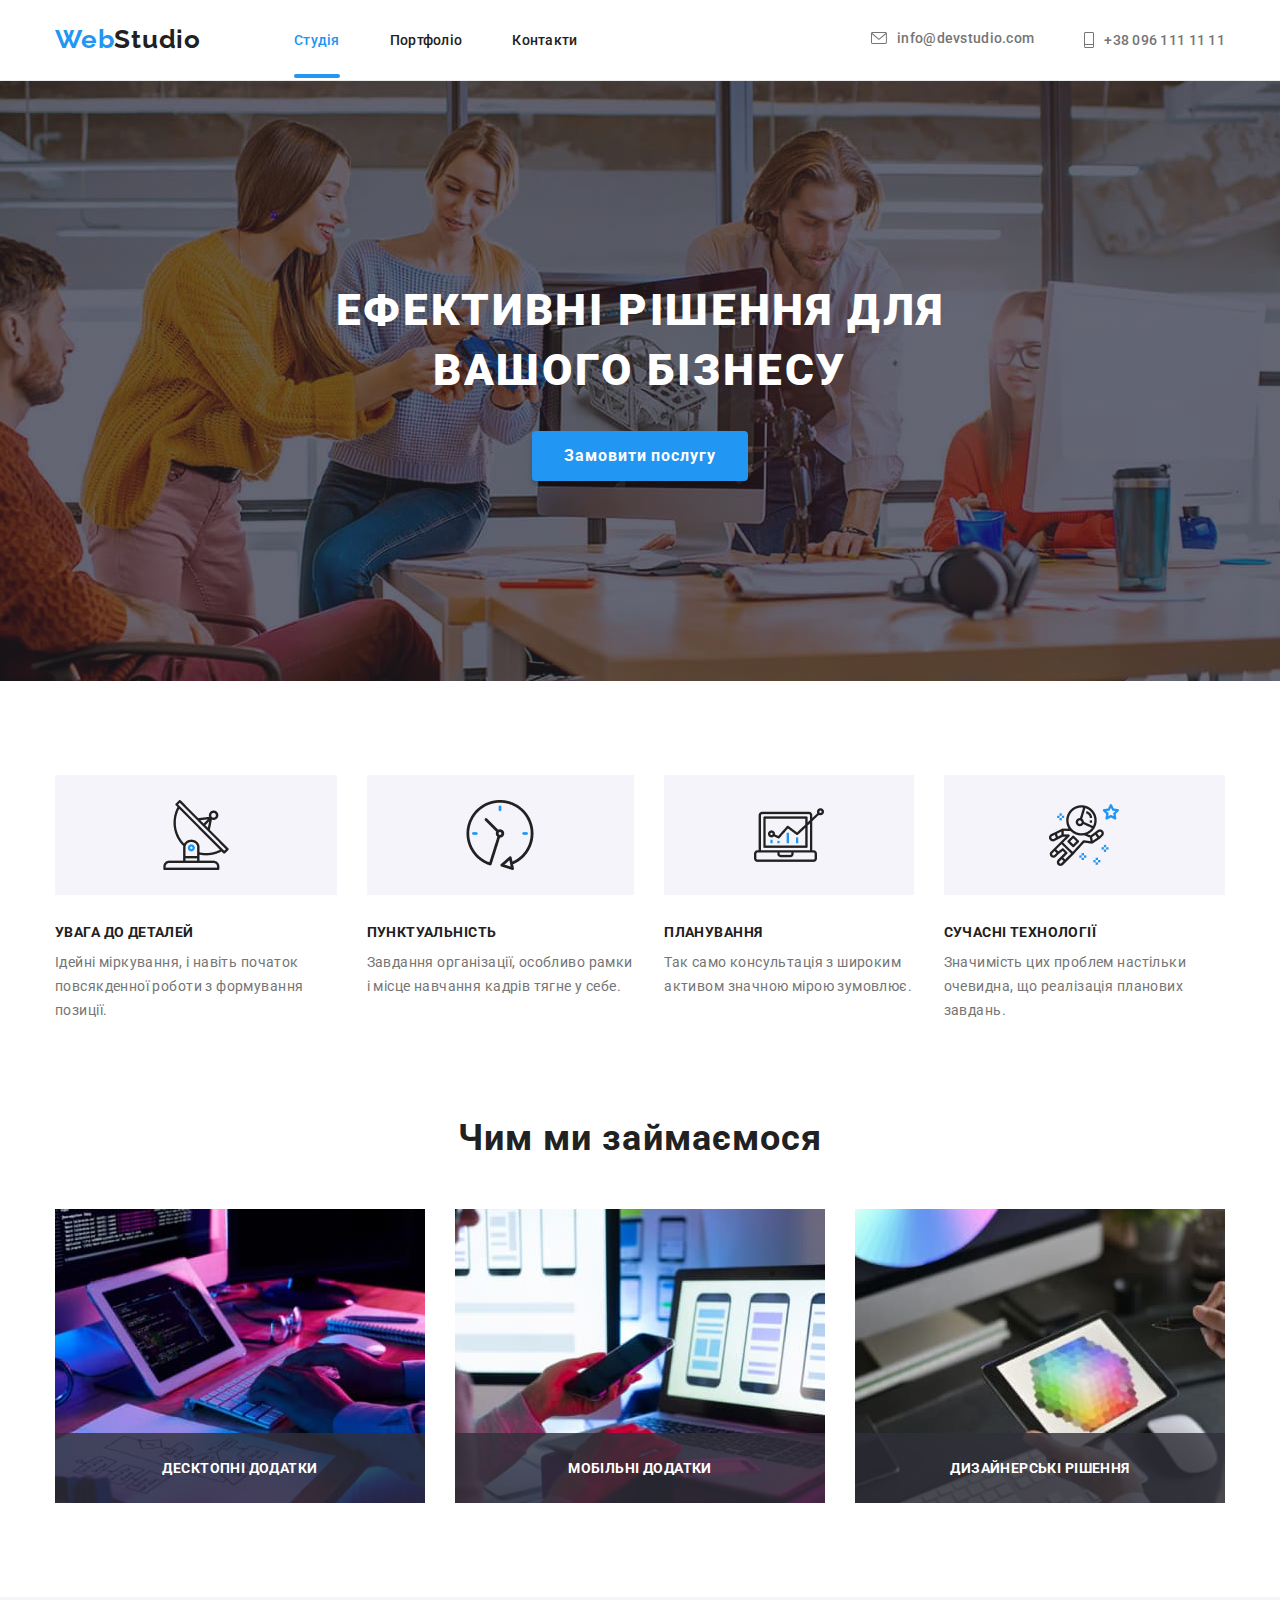
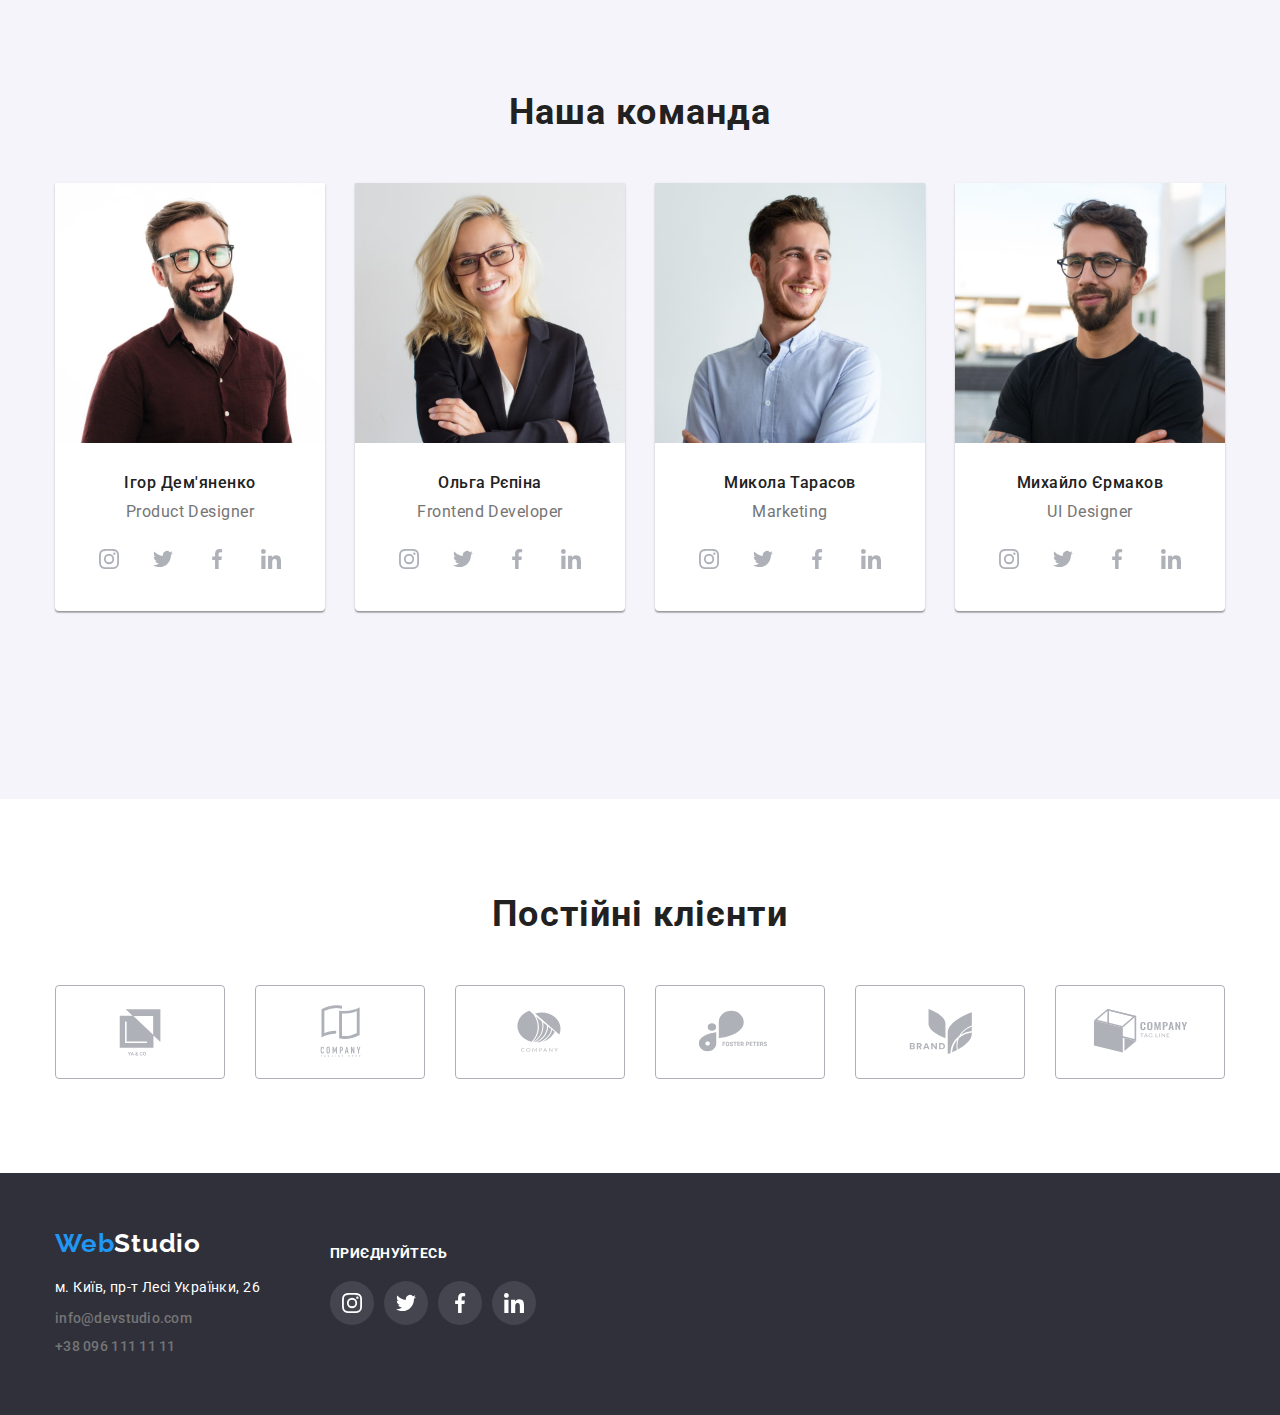
==== index.html @ 5e0859c5 "створює перші файли минулої роботи" ====
<!DOCTYPE html>
<html lang="uk">
  <head>
    <meta charset="UTF-8" />
    <meta http-equiv="X-UA-Compatible" content="IE=edge" />
    <meta name="viewport" content="width=device-width, initial-scale=1.0" />
    <link rel="preconnect" href="https://fonts.googleapis.com" />
    <link rel="preconnect" href="https://fonts.gstatic.com" crossorigin />
    <link
      href="https://fonts.googleapis.com/css2?family=Raleway:wght@700&family=Roboto:wght@400;500;700;900&display=swap"
      rel="stylesheet"
    />

    <title>Студія</title>
    <link
      rel="stylesheet"
      href="https://cdnjs.cloudflare.com/ajax/libs/modern-normalize/1.1.0/modern-normalize.min.css"
    />
    <link rel="stylesheet" href="./css/style.css" />
  </head>

  <body>
    <!----------------------------------Шапка сайту---------------------------->
    <header class="header">
      <div class="container page-header">
        <a href="./index.html" class="logo link-focus"
          ><span class="web">Web</span>Studio</a
        >
        <nav class="site-nav">
          <ul class="list">
            <li class="nav-item">
              <a href="./index.html" class="link nav-link activ">Студія</a>
            </li>
            <li class="nav-item">
              <a href="./portfolio.html" class="link nav-link">Портфоліо</a>
            </li>
            <li class="nav-item">
              <a href="#" class="link nav-link">Контакти</a>
            </li>
          </ul>
        </nav>
        <ul class="contacts list">
          <li class="contacts-item">
            <a href="mailto:info@devstudio.com" class="contacts-link link">
              <svg class="icon-envelope" width="16" height="12">
                <use href="./images/symbol-defs.svg#envelope"></use>
              </svg>
              info@devstudio.com
            </a>
          </li>
          <li class="contacts-item">
            <a href="tel:+380961111111" class="contacts-link link">
              <svg class="icon-phone" width="10" height="16">
                <use href="./images/symbol-defs.svg#phone"></use>
              </svg>
              +38 096 111 11 11
            </a>
          </li>
        </ul>
      </div>
    </header>
    <!----------------------------------Основний контент---------------------------->
    <main>
      <section class="hero">
        <div class="hero-container container">
          <h1 class="hero-title">Ефективні рішення для вашого бізнесу</h1>
          <button class="hero-btn" type="button" data-modal-open>
            Замовити послугу
          </button>
        </div>
      </section>
      <!----------------------------------Переваги студії---------------------------->
      <section class="benefits">
        <div class="container section">
          <h2 class="visually-hidden">Переваги студії</h2>
          <ul class="list benefits-list">
            <li class="benefits-item icon-antenna">
              <h3 class="benefits-title">Увага до деталей</h3>
              <p class="benefits-text">
                Ідейні міркування, і навіть початок повсякденної роботи з
                формування позиції.
              </p>
            </li>
            <li class="benefits-item icon-clock">
              <h3 class="benefits-title">Пунктуальність</h3>
              <p class="benefits-text">
                Завдання організації, особливо рамки і місце навчання кадрів
                тягне у себе.
              </p>
            </li>
            <li class="benefits-item icon-diagram">
              <h3 class="benefits-title">Планування</h3>
              <p class="benefits-text">
                Так само консультація з широким активом значною мірою зумовлює.
              </p>
            </li>
            <li class="benefits-item icon-astronaut">
              <h3 class="benefits-title">Сучасні технології</h3>
              <p class="benefits-text">
                Значимість цих проблем настільки очевидна, що реалізація
                планових завдань.
              </p>
            </li>
          </ul>
        </div>
      </section>
      <!----------------------------------приклади робіт---------------------------->
      <section class="example">
        <div class="container">
          <h2 class="example-title">Чим ми займаємося</h2>
          <ul class="list example-list">
            <li class="example-item">
              <a class="example-link link-focus" href="#"
                ><img
                  class="example-img"
                  src="./images/firstwork.jpg"
                  alt="Десктопні додатки"
                  width="370"
                  height="294"
                />
                <div class="example-work">
                  <p class="example-work-text">Десктопні додатки</p>
                </div>
              </a>
            </li>
            <li class="example-item">
              <a class="example-link link-focus" href="#"
                ><img
                  class="example-img"
                  src="./images/secondwork.jpg"
                  alt="Мобільні додатки"
                  width="370"
                  height="294"
                />
                <div class="example-work">
                  <p class="example-work-text">Мобільні додатки</p>
                </div>
              </a>
            </li>
            <li class="example-item">
              <a class="example-link link-focus" href="#"
                ><img
                  class="example-img"
                  src="./images/thirdwork.jpg"
                  alt="Робимо дизайн"
                  width="370"
                  height="294"
                />
                <div class="example-work">
                  <p class="example-work-text">Дизайнерські рішення</p>
                </div>
              </a>
            </li>
          </ul>
        </div>
      </section>
      <!----------------------------------Наша команда---------------------------->
      <section class="team">
        <div class="container section">
          <h2 class="team-title">Наша команда</h2>
          <ul class="team-list list">
            <li class="team-item">
              <img
                class="team-img"
                src="./images/proddes.jpg"
                alt="Фото працівника"
                width="270"
                height="260"
              />
              <h3 class="team-name">Ігор Дем'яненко</h3>
              <p class="team-job" lang="en">Product Designer</p>
              <ul class="team-social-list list">
                <li class="team-social-item">
                  <a href="" class="team-social-link">
                    <svg class="icon-social">
                      <use href="./images/symbol-defs.svg#instagram"></use>
                    </svg>
                  </a>
                </li>
                <li class="team-social-item">
                  <a href="" class="team-social-link">
                    <svg class="icon-social">
                      <use href="./images/symbol-defs.svg#twitter"></use>
                    </svg>
                  </a>
                </li>
                <li class="team-social-item">
                  <a href="" class="team-social-link">
                    <svg class="icon-social">
                      <use href="./images/symbol-defs.svg#facebook"></use>
                    </svg>
                  </a>
                </li>
                <li class="team-social-item">
                  <a href="" class="team-social-link">
                    <svg class="icon-social">
                      <use href="./images/symbol-defs.svg#linkedin"></use>
                    </svg>
                  </a>
                </li>
              </ul>
            </li>
            <li class="team-item">
              <img
                class="team-img"
                src="./images/frontend.jpg"
                alt="Фото працівника"
                width="270"
                height="260"
              />
              <h3 class="team-name">Ольга Рєпіна</h3>
              <p class="team-job" lang="en">Frontend Developer</p>
              <ul class="team-social-list list">
                <li class="team-social-item">
                  <a href="" class="team-social-link">
                    <svg class="icon-social">
                      <use href="./images/symbol-defs.svg#instagram"></use>
                    </svg>
                  </a>
                </li>
                <li class="team-social-item">
                  <a href="" class="team-social-link">
                    <svg class="icon-social">
                      <use href="./images/symbol-defs.svg#twitter"></use>
                    </svg>
                  </a>
                </li>
                <li class="team-social-item">
                  <a href="" class="team-social-link">
                    <svg class="icon-social">
                      <use href="./images/symbol-defs.svg#facebook"></use>
                    </svg>
                  </a>
                </li>
                <li class="team-social-item">
                  <a href="" class="team-social-link">
                    <svg class="icon-social">
                      <use href="./images/symbol-defs.svg#linkedin"></use>
                    </svg>
                  </a>
                </li>
              </ul>
            </li>
            <li class="team-item">
              <img
                class="team-img"
                src="./images/marketing.jpg"
                alt="Фото працівника"
                width="270"
                height="260"
              />
              <h3 class="team-name">Микола Тарасов</h3>
              <p class="team-job" lang="en">Marketing</p>
              <ul class="team-social-list list">
                <li class="team-social-item">
                  <a href="" class="team-social-link">
                    <svg class="icon-social">
                      <use href="./images/symbol-defs.svg#instagram"></use>
                    </svg>
                  </a>
                </li>
                <li class="team-social-item">
                  <a href="" class="team-social-link">
                    <svg class="icon-social">
                      <use href="./images/symbol-defs.svg#twitter"></use>
                    </svg>
                  </a>
                </li>
                <li class="team-social-item">
                  <a href="" class="team-social-link">
                    <svg class="icon-social">
                      <use href="./images/symbol-defs.svg#facebook"></use>
                    </svg>
                  </a>
                </li>
                <li class="team-social-item">
                  <a href="" class="team-social-link">
                    <svg class="icon-social">
                      <use href="./images/symbol-defs.svg#linkedin"></use>
                    </svg>
                  </a>
                </li>
              </ul>
            </li>
            <li class="team-item">
              <img
                class="team-img"
                src="./images/ui.jpg"
                alt="Фото працівника"
                width="270"
                height="260"
              />
              <h3 class="team-name">Михайло Єрмаков</h3>
              <p class="team-job" lang="en">UI Designer</p>
              <ul class="team-social-list list">
                <li class="team-social-item">
                  <a href="" class="team-social-link">
                    <svg class="icon-social">
                      <use href="./images/symbol-defs.svg#instagram"></use>
                    </svg>
                  </a>
                </li>
                <li class="team-social-item">
                  <a href="" class="team-social-link">
                    <svg class="icon-social">
                      <use href="./images/symbol-defs.svg#twitter"></use>
                    </svg>
                  </a>
                </li>
                <li class="team-social-item">
                  <a href="" class="team-social-link">
                    <svg class="icon-social">
                      <use href="./images/symbol-defs.svg#facebook"></use>
                    </svg>
                  </a>
                </li>
                <li class="team-social-item">
                  <a href="" class="team-social-link">
                    <svg class="icon-social">
                      <use href="./images/symbol-defs.svg#linkedin"></use>
                    </svg>
                  </a>
                </li>
              </ul>
            </li>
          </ul>
        </div>
      </section>
      <!----------------------------------Постійні клієнти---------------------------->
      <section class="section">
        <div class="container">
          <h2 class="team-title">Постійні клієнти</h2>
          <ul class="list partner-list">
            <li class="partner-item">
              <a class="partner-link" href="">
                <svg class="icon-logo">
                  <use href="./images/symbol-defs.svg#logo"></use>
                </svg>
              </a>
            </li>
            <li class="partner-item">
              <a class="partner-link" href="">
                <svg class="icon-logo">
                  <use href="./images/symbol-defs.svg#logo2"></use>
                </svg>
              </a>
            </li>
            <li class="partner-item">
              <a class="partner-link" href="">
                <svg class="icon-logo">
                  <use href="./images/symbol-defs.svg#logo3"></use>
                </svg>
              </a>
            </li>
            <li class="partner-item">
              <a class="partner-link" href="">
                <svg class="icon-logo">
                  <use href="./images/symbol-defs.svg#logo4"></use>
                </svg>
              </a>
            </li>
            <li class="partner-item">
              <a class="partner-link" href="">
                <svg class="icon-logo">
                  <use href="./images/symbol-defs.svg#logo5"></use>
                </svg>
              </a>
            </li>
            <li class="partner-item">
              <a class="partner-link" href="">
                <svg class="icon-logo">
                  <use href="./images/symbol-defs.svg#logo6"></use>
                </svg>
              </a>
            </li>
          </ul>
        </div>
      </section>
    </main>
    <!----------------------------------Футер---------------------------->
    <footer class="footer">
      <div class="container">
        <div>
          <a href="./index.html" class="logo footer-link link-focus"
            ><span class="web">Web</span>Studio</a
          >
          <address class="address">
            <ul class="address-list list">
              <li class="address-item">м. Київ, пр-т Лесі Українки, 26</li>
              <li class="contacts-item-footer">
                <a
                  class="contacts-link-footer link"
                  href="mailto:info@devstudio.com"
                  >info@devstudio.com</a
                >
              </li>
              <li class="contacts-item-footer">
                <a class="contacts-link-footer link" href="tel:+380961111111"
                  >+38 096 111 11 11</a
                >
              </li>
            </ul>
          </address>
        </div>
        <div class="footer-social-container">
          <h3 class="footer-social-title">приєднуйтесь</h3>
          <ul class="footer-social-list list">
            <li class="footer-social-item">
              <a href="" class="footer-social-link">
                <svg class="footer-social">
                  <use href="./images/symbol-defs.svg#instagram"></use>
                </svg>
              </a>
            </li>
            <li class="footer-link-item">
              <a href="" class="footer-social-link">
                <svg class="footer-social">
                  <use href="./images/symbol-defs.svg#twitter"></use>
                </svg>
              </a>
            </li>
            <li class="footer-link-item">
              <a href="" class="footer-social-link">
                <svg class="footer-social">
                  <use href="./images/symbol-defs.svg#facebook"></use>
                </svg>
              </a>
            </li>
            <li class="footer-link-item">
              <a href="" class="footer-social-link">
                <svg class="footer-social">
                  <use href="./images/symbol-defs.svg#linkedin"></use>
                </svg>
              </a>
            </li>
          </ul>
        </div>
      </div>
    </footer>
    <!----------------------------------Модалка---------------------------->
    <div class="backdrop is-hidden" data-modal>
      <div class="modal">
        <button class="modal-btn" type="button" data-modal-close>
          <svg class="icon-close-modal">
            <use href="./images/symbol-defs.svg#icon-close"></use>
          </svg>
        </button>
      </div>
    </div>
    <script src="./js/modal.js"></script>
  </body>
</html>
---- css/style.css ----
/*  основний колір #212121 */
/* другорядний колір #757575 */
/* колір кнопки #2196F3 */
/* білий колір #FFFFFF */

:root {
  --main-color: #212121;
  --text-color: #757575;
  --accent-color: #2196f3;
}

body {
  font-family: 'Roboto', 'Open Sans';
  color: var(--main-color);
  background-color: #ffffff;
}

/* ---------------------------Утіліти --------------------*/

h1,
h2,
h3,
h4,
p,
ul {
  margin-top: 0px;
  margin-bottom: 0px;
  padding-left: 0px;
}

.section {
  padding-top: 94px;
  padding-bottom: 94px;
}

.list {
  list-style: none;
}

.visually-hidden {
  position: absolute;
  white-space: nowrap;
  width: 1px;
  height: 1px;
  overflow: hidden;
  border: 0;
  padding: 0;
  clip: rect(0 0 0 0);
  clip-path: inset(50%);
  margin: -1px;
}

.link {
  color: var(--main-color);
  text-decoration: none;
}

.link-focus {
  outline: transparent;
}

.container {
  width: 1200px;
  padding-left: 15px;
  padding-right: 15px;
  margin-left: auto;
  margin-right: auto;

  /* background-color: tomato; */
  /* outline: 2px solid tomato; */
}

/* ---------------------------Шапка --------------------*/

.header {
  border-bottom: 1px solid #ececec;
}

.page-header {
  display: flex;
  align-items: center;
}

.site-nav .list {
  display: flex;
  margin-left: 93px;
}

.nav-item {
  position: relative;
}

.nav-link,
.contacts-link {
  display: flex;
  padding-top: 32px;
  padding-bottom: 32px;
}

.activ {
  color: var(--accent-color);
}

.activ::after {
  content: '';
  position: absolute;
  left: 0;
  bottom: 0;

  width: 100%;
  height: 4px;

  background-color: var(--accent-color);
  border-radius: 2px;
}

.web {
  font-weight: 700;
  font-size: 26px;
  line-height: 0.83;
  letter-spacing: 0.03em;
  color: var(--accent-color);
}

.logo {
  font-family: 'Raleway';
  font-weight: 700;
  font-size: 26px;
  line-height: 0.83;
  letter-spacing: 0.03em;
  color: var(--main-color);
  text-decoration: none;
}

.site-nav {
  font-weight: 500;
  font-size: 14px;
  line-height: 0.87;
  letter-spacing: 0.02em;
}

.nav-item:not(:last-child) {
  margin-right: 50px;
}

.contacts {
  display: flex;
  margin-left: auto;
}

.contacts-item + .contacts-item {
  margin-left: 50px;
}

.contacts-link,
.contacts-link-footer {
  font-weight: 500;
  font-size: 14px;
  line-height: 0.87;
  letter-spacing: 0.02em;
  color: var(--text-color);
  align-items: center;
}

.link:hover,
.link:focus {
  color: var(--accent-color);
  outline: transparent;
}

.icon-envelope,
.icon-phone {
  margin-right: 10px;
  fill: currentColor;
}

/* ---------------------------герой --------------------*/

.hero,
.footer {
  background-color: #2f303a;
}

.hero {
  margin-left: auto;
  margin-right: auto;
  padding-left: 15px;
  padding-right: 15px;
  background-image: linear-gradient(
      rgba(47, 48, 58, 0.4),
      rgba(47, 48, 58, 0.4)
    ),
    url(../images/hero.jpg);
  background-size: cover;
  background-repeat: no-repeat;
  background-position: center;
  max-width: 1600px;
  height: 600px;
  text-align: center;
}

.hero-container {
  width: 696px;
  margin-left: auto;
  margin-right: auto;
  padding-top: 200px;
}

.hero-title {
  margin-bottom: 30px;

  font-weight: 900;
  font-size: 44px;
  line-height: 1.36;
  letter-spacing: 0.06em;
  text-transform: uppercase;
  color: #ffffff;
}

.hero-btn {
  padding: 10px 32px;
  font-family: inherit;
  font-weight: 700;
  font-size: 16px;
  line-height: 1.87;
  letter-spacing: 0.06em;
  color: #ffffff;
  background-color: var(--accent-color);
  box-shadow: 0px 4px 4px rgba(0, 0, 0, 0.15);
  border-radius: 4px;
  border: none;
  cursor: pointer;
}

.hero-btn:hover,
.hero-btn:focus {
  background-color: #188ce8;
  box-shadow: 0px 4px 4px rgba(0, 0, 0, 0.15);
  outline: transparent;
}

/* ---------------------------переваги студії --------------------*/
.benefits {
  background-color: #ffffff;
}

.benefits-list {
  display: flex;
}

.benefits-item:not(:last-child) {
  margin-right: 30px;
}

.benefits-item::before {
  content: '';
  display: block;
  height: 120px;
  background-color: #f5f4fa;
  background-position: center;
  background-size: 70px 70px;
  background-repeat: no-repeat;
  margin-bottom: 30px;
}

.icon-antenna::before {
  background-image: url('../images/antenna.png');
}

.icon-clock::before {
  background-image: url(../images/clock.png);
}

.icon-diagram::before {
  background-image: url('../images/diagram.png');
}

.icon-astronaut::before {
  background-image: url('../images/astronaut.png');
}

.benefits-title {
  font-weight: 700;
  font-size: 14px;
  line-height: 1.14;
  letter-spacing: 0.03em;
  text-transform: uppercase;
  margin-bottom: 10px;
}

.benefits-text {
  font-weight: 400;
  font-size: 14px;
  line-height: 1.71;
  letter-spacing: 0.03em;
  color: var(--text-color);
}

/* ---------------------------приклади робіт --------------------*/

.example-title,
.team-title {
  font-weight: 700;
  font-size: 36px;
  line-height: 1.17;
  letter-spacing: 0.03em;
  text-align: center;
  margin-bottom: 50px;
}

.example-list {
  display: flex;
  margin-right: 30px;
}

.example-item:not(:last-child) {
  margin-right: 30px;
}

.example-item {
  width: 370px;
  padding-bottom: 94px;
}

.example-link {
  position: relative;
  display: block;
}

.example-img {
  display: block;
}

.example-work {
  position: absolute;
  bottom: 0;

  width: 100%;
  height: 70px;

  background-color: rgba(47, 48, 58, 0.8);
}

.example-work-text {
  margin-top: 27px;
  font-weight: 700;
  font-size: 14px;
  line-height: calc(16 / 14);
  text-align: center;
  letter-spacing: 0.03em;
  text-transform: uppercase;
  color: #ffffff;
}

/* ---------------------------наша команда --------------------*/
.team .container {
}

.team {
  background-color: #f5f4fa;
}

.team-title {
}

.team-list {
  display: flex;
  padding-bottom: 94px;
}
.tem-list:not(:last-child) {
  margin-right: 30px;
}

.team-item {
  background-color: #ffffff;

  box-shadow: 0px 1px 3px rgba(0, 0, 0, 0.12), 0px 1px 1px rgba(0, 0, 0, 0.14),
    0px 2px 1px rgba(0, 0, 0, 0.2);
  border-radius: 0px 0px 4px 4px;
}
.team-item:not(:last-child) {
  margin-right: 30px;
}

.team-img {
  margin-bottom: 30px;
  display: block;
}

.team-name {
  font-weight: 500;
  font-size: 16px;
  line-height: calc(19 / 16);
  letter-spacing: 0.03em;
  text-align: center;
  margin-bottom: 10px;
}

.team-job {
  margin-bottom: 16px;

  font-weight: 400;
  font-size: 16px;
  line-height: calc(19 / 16);
  letter-spacing: 0.03em;
  color: var(--text-color);
  text-align: center;
}

.team-social-list {
  display: flex;
  justify-content: center;
  padding-bottom: 30px;
}
.team-social-item {
}

.team-social-item:not(:last-child) {
  margin-right: 10px;
}

.team-social-link {
  display: flex;
  justify-content: center;
  align-items: center;
  width: 44px;
  height: 44px;
  border-radius: 50%;
}

.icon-social {
  fill: #afb1b8;
  height: 44px;
  padding: 12px;
}

.team-social-link:focus .icon-social {
  fill: #ffffff;
}

.team-social-link:hover,
.team-social-link:focus,
.footer-social-link:hover,
.footer-social-link:focus {
  background-color: var(--accent-color);
  outline: transparent;
}

/* ---------------------------Постійні клієнти --------------------*/

.partner-list {
  display: flex;
  align-items: center;
}

.partner-item {
  width: 170px;
  border: 1px solid #afb1b8;
  border-radius: 4px;
}

.partner-item:hover {
  border-color: var(--accent-color);
}

.partner-item:not(:last-child) {
  margin-right: 30px;
}

.partner-link {
  display: flex;
  width: 170px;
  height: 92px;
  justify-content: center;
  align-items: center;
  text-decoration: none;
}
.icon-logo {
  fill: #afb1b8;
  padding: 16px 32px;
}

.icon-logo:hover {
  fill: var(--accent-color);
}

/* ---------------------------Футер --------------------*/

.footer .container {
  padding-top: 60px;
  padding-bottom: 60px;
  display: flex;
}

.footer-link {
  color: #ffffff;
}

.address {
  margin-top: 20px;
  font-style: normal;
}

.contacts-item-footer:not(:last-child) {
  margin-bottom: 9px;
}

.address-item {
  display: inline-block;
  margin-bottom: 9px;
  font-weight: 400;
  font-size: 14px;
  line-height: 1.71;
  letter-spacing: 0.03em;
  color: #ffffff;
}

.footer-social-title {
  padding-top: 12px;
  text-transform: uppercase;
  font-size: 14px;
  line-height: calc(16 / 14);
  letter-spacing: 0.03em;
  color: #ffffff;
}

.footer-social-container {
  margin-left: 70px;
}

.footer-social-title {
  margin-bottom: 20px;
}

.footer-social-list {
  display: flex;
  justify-content: center;
}

.footer-social-link {
  margin-right: 10px;
  width: 44px;
  height: 44px;
  background: rgba(255, 255, 255, 0.1);
  display: flex;
  align-items: center;
  justify-content: center;
  border-radius: 50%;
}

.footer-social {
  fill: #ffffff;
  padding: 12px;
}

/* ---------------------------Модалка --------------------*/

.backdrop {
  position: fixed;
  top: 0;
  left: 0;

  width: 100%;
  height: 100%;

  background-color: rgba(0, 0, 0, 0.2);
}

.is-hidden {
  opacity: 0;
  pointer-events: none;
}

.modal {
  position: absolute;
  top: 50%;
  left: 50%;
  transform: translate(-50%, -50%);

  width: 528px;
  height: 521px;

  background-color: #ffffff;
}

.modal-btn {
  display: flex;
  justify-content: center;
  align-items: center;
  margin-top: 8px;
  margin-right: 8px;
  margin-left: auto;
  padding: 0;

  width: 30px;
  height: 30px;

  border-radius: 50%;
  border: 1px solid rgba(0, 0, 0, 0.1);
  background-color: #ffffff;
  cursor: pointer;
}

.icon-close-modal {
  padding: 6px;
  fill: #000000;
}

.icon-close-modal:hover {
  fill: var(--accent-color);
}

/* ---------------------------Друга сторінка --------------------*/

/* ---------------------------Портфоліо --------------------*/

.portfolio-list {
  display: flex;
  justify-content: center;
  margin-bottom: 50px;
}

.portfolio-item + .portfolio-item {
  margin-left: 8px;
}

.portfolio-link {
  display: block;
  border-radius: 4px;
  height: 38px;
  padding: 6px 22px;

  text-align: center;
  font-weight: 500;
  font-size: 16px;
  line-height: 1.62;
  letter-spacing: 0.03em;
  color: var(--main-color);
  background-color: #f5f4fa;
  text-decoration: none;
}

.portfolio-link:hover,
.portfolio-link:focus {
  background-color: var(--accent-color);
  color: #ffffff;
  outline: transparent;
}

/* ---------------------------Приклад робіт --------------------*/

.work-list {
  display: flex;
  flex-wrap: wrap;
}

.work-item {
  width: calc((100% - 60px) / 3);
  border: 1px solid #eeeeee;
}

.work-item:not(:nth-child(3n)) {
  margin-right: 30px;
}

.work-item:not(:nth-last-child(-n + 3)) {
  margin-bottom: 30px;
}

.work-item:hover {
  border: 1px solid #eeeeee;
  box-shadow: 0px 1px 1px rgba(0, 0, 0, 0.12), 0px 4px 4px rgba(0, 0, 0, 0.06),
    1px 4px 6px rgba(0, 0, 0, 0.16);
}

.work-title {
  margin-bottom: 4px;

  margin-left: 24px;
  font-size: 18px;
  line-height: calc(36 / 18);
  letter-spacing: 0.06em;
  color: var(--main-color);
}

.work-text {
  padding-bottom: 20px;
  margin-left: 24px;
  font-size: 16px;
  line-height: 1.88;
  letter-spacing: 0.03em;
  color: var(--text-color);
}

.work-link {
  text-decoration: none;

  transition: translateY(0) 5000ms cubic-bezier(0.4, 0, 0.2, 1);
}

.work-link:hover,
.work-link:focus {
  outline: transparent;
}

.thumb {
  margin-bottom: 20px;
  position: relative;
  overflow: hidden;
}

.work-photo {
  display: block;
}

.overlay {
  position: absolute;
  top: 0;
  left: 0;
  transform: translateY(100%);

  width: 100%;
  height: 100%;

  background-color: var(--accent-color);

  transition: transform 250ms cubic-bezier(0.4, 0, 0.2, 1);
}

.work-link:hover .overlay,
.work-link:focus .overlay {
  transform: translateY(0);
  /* opacity: 1; */
}

.overlay-text {
  padding: 63px 24px;
  font-weight: 400;
  font-size: 18px;
  line-height: calc(28 / 18);

  letter-spacing: 0.03em;

  color: #ffffff;
}
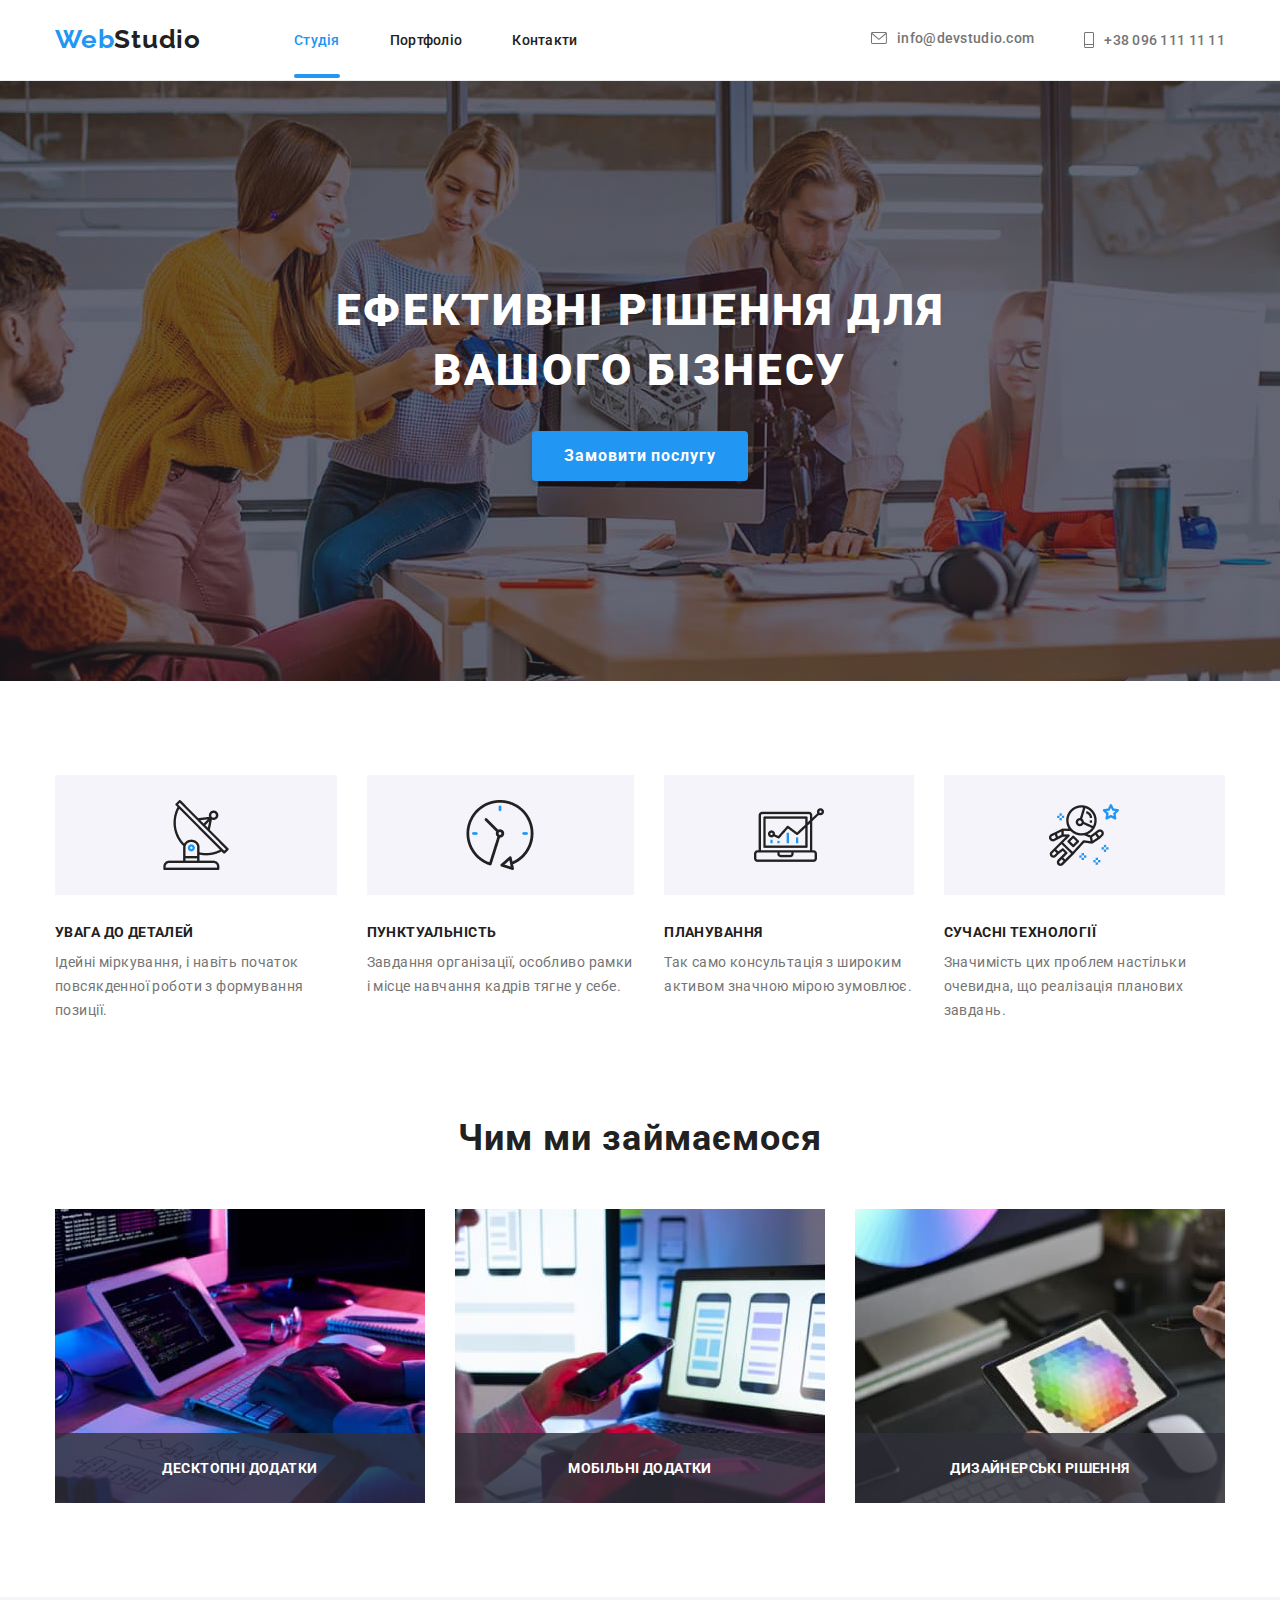
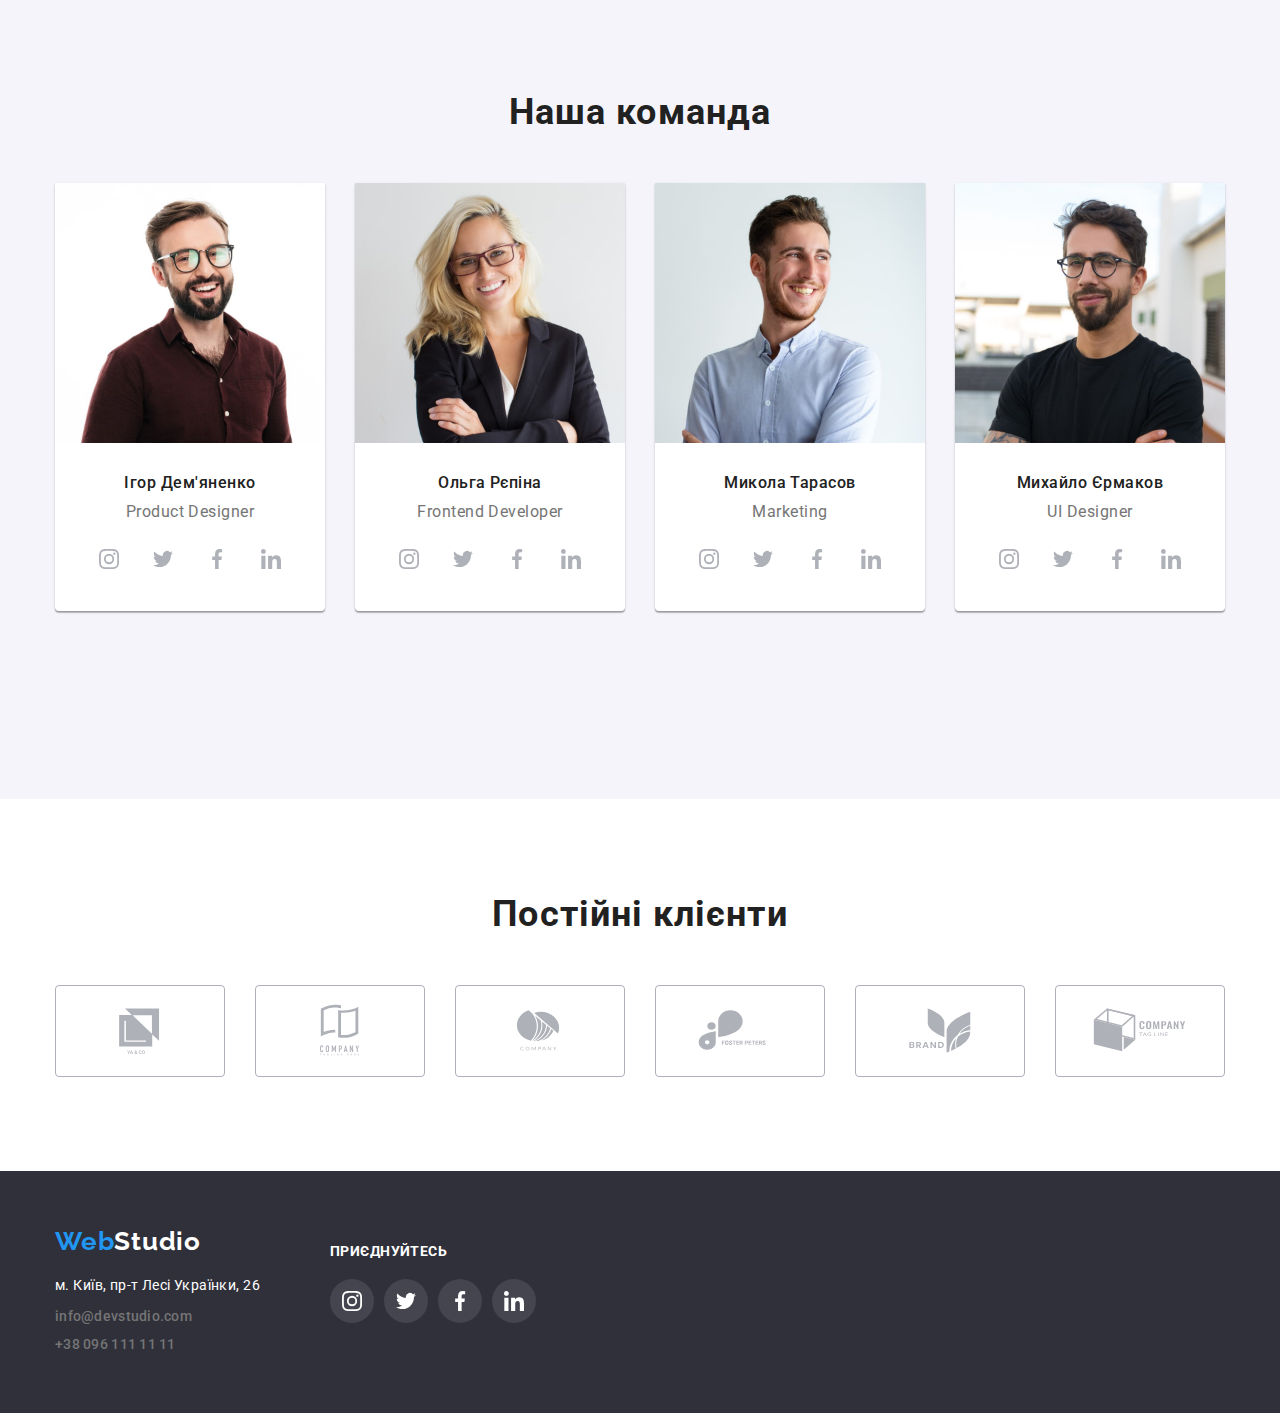
==== commit 259477a4: "фіксить бордер при фокусі на постійних клієнтах" ====
--- a/index.html
+++ b/index.html
@@ -332,42 +332,42 @@
           <h2 class="team-title">Постійні клієнти</h2>
           <ul class="list partner-list">
             <li class="partner-item">
-              <a class="partner-link" href="">
+              <a class="partner-link link-focus" href="">
                 <svg class="icon-logo">
                   <use href="./images/symbol-defs.svg#logo"></use>
                 </svg>
               </a>
             </li>
             <li class="partner-item">
-              <a class="partner-link" href="">
+              <a class="partner-link link-focus" href="">
                 <svg class="icon-logo">
                   <use href="./images/symbol-defs.svg#logo2"></use>
                 </svg>
               </a>
             </li>
             <li class="partner-item">
-              <a class="partner-link" href="">
+              <a class="partner-link link-focus" href="">
                 <svg class="icon-logo">
                   <use href="./images/symbol-defs.svg#logo3"></use>
                 </svg>
               </a>
             </li>
             <li class="partner-item">
-              <a class="partner-link" href="">
+              <a class="partner-link link-focus" href="">
                 <svg class="icon-logo">
                   <use href="./images/symbol-defs.svg#logo4"></use>
                 </svg>
               </a>
             </li>
             <li class="partner-item">
-              <a class="partner-link" href="">
+              <a class="partner-link link-focus" href="">
                 <svg class="icon-logo">
                   <use href="./images/symbol-defs.svg#logo5"></use>
                 </svg>
               </a>
             </li>
             <li class="partner-item">
-              <a class="partner-link" href="">
+              <a class="partner-link link-focus" href="">
                 <svg class="icon-logo">
                   <use href="./images/symbol-defs.svg#logo6"></use>
                 </svg>
--- a/css/style.css
+++ b/css/style.css
@@ -455,8 +455,6 @@
 
 .partner-item {
   width: 170px;
-  border: 1px solid #afb1b8;
-  border-radius: 4px;
 }
 
 .partner-item:hover {
@@ -474,7 +472,18 @@
   justify-content: center;
   align-items: center;
   text-decoration: none;
-}
+  border: 1px solid #afb1b8;
+  border-radius: 4px;
+}
+
+.partner-link:focus {
+  border-color: var(--accent-color);
+}
+
+.partner-link:focus .icon-logo {
+  fill: var(--accent-color);
+}
+
 .icon-logo {
   fill: #afb1b8;
   padding: 16px 32px;
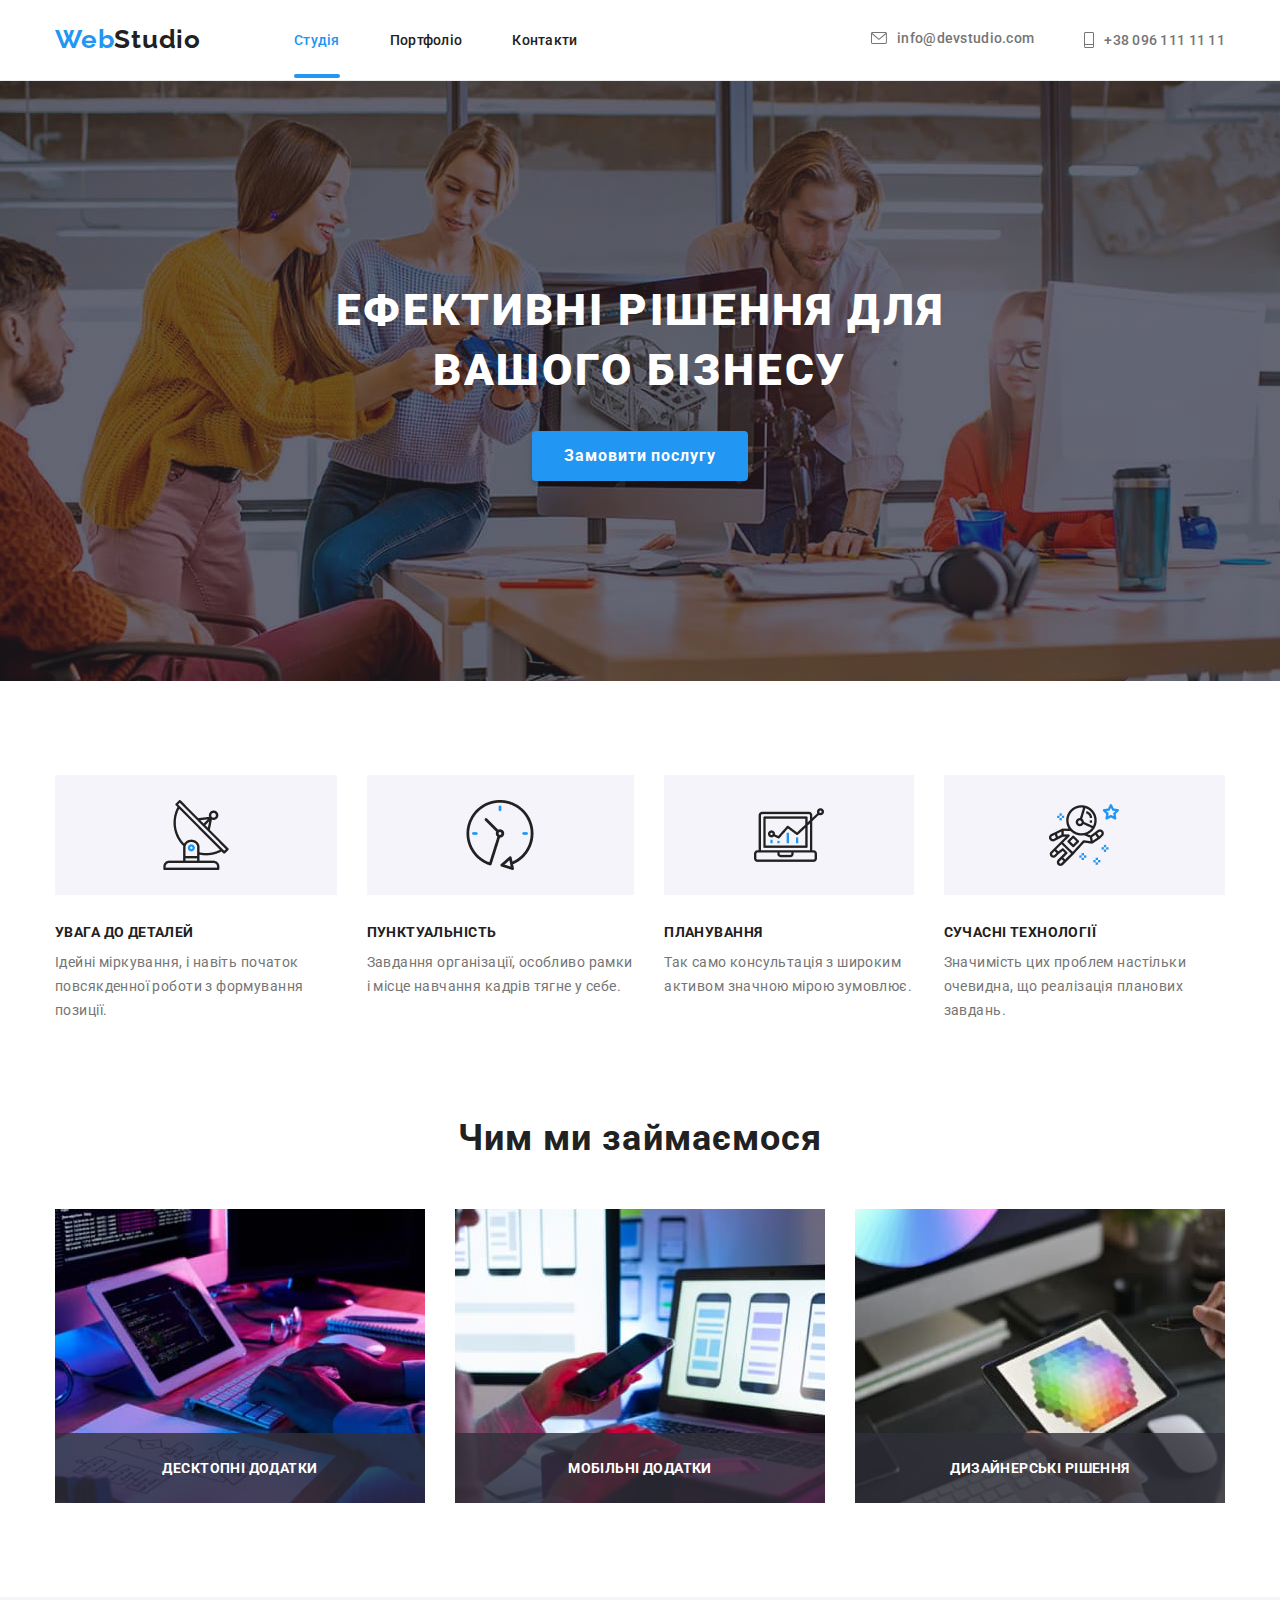
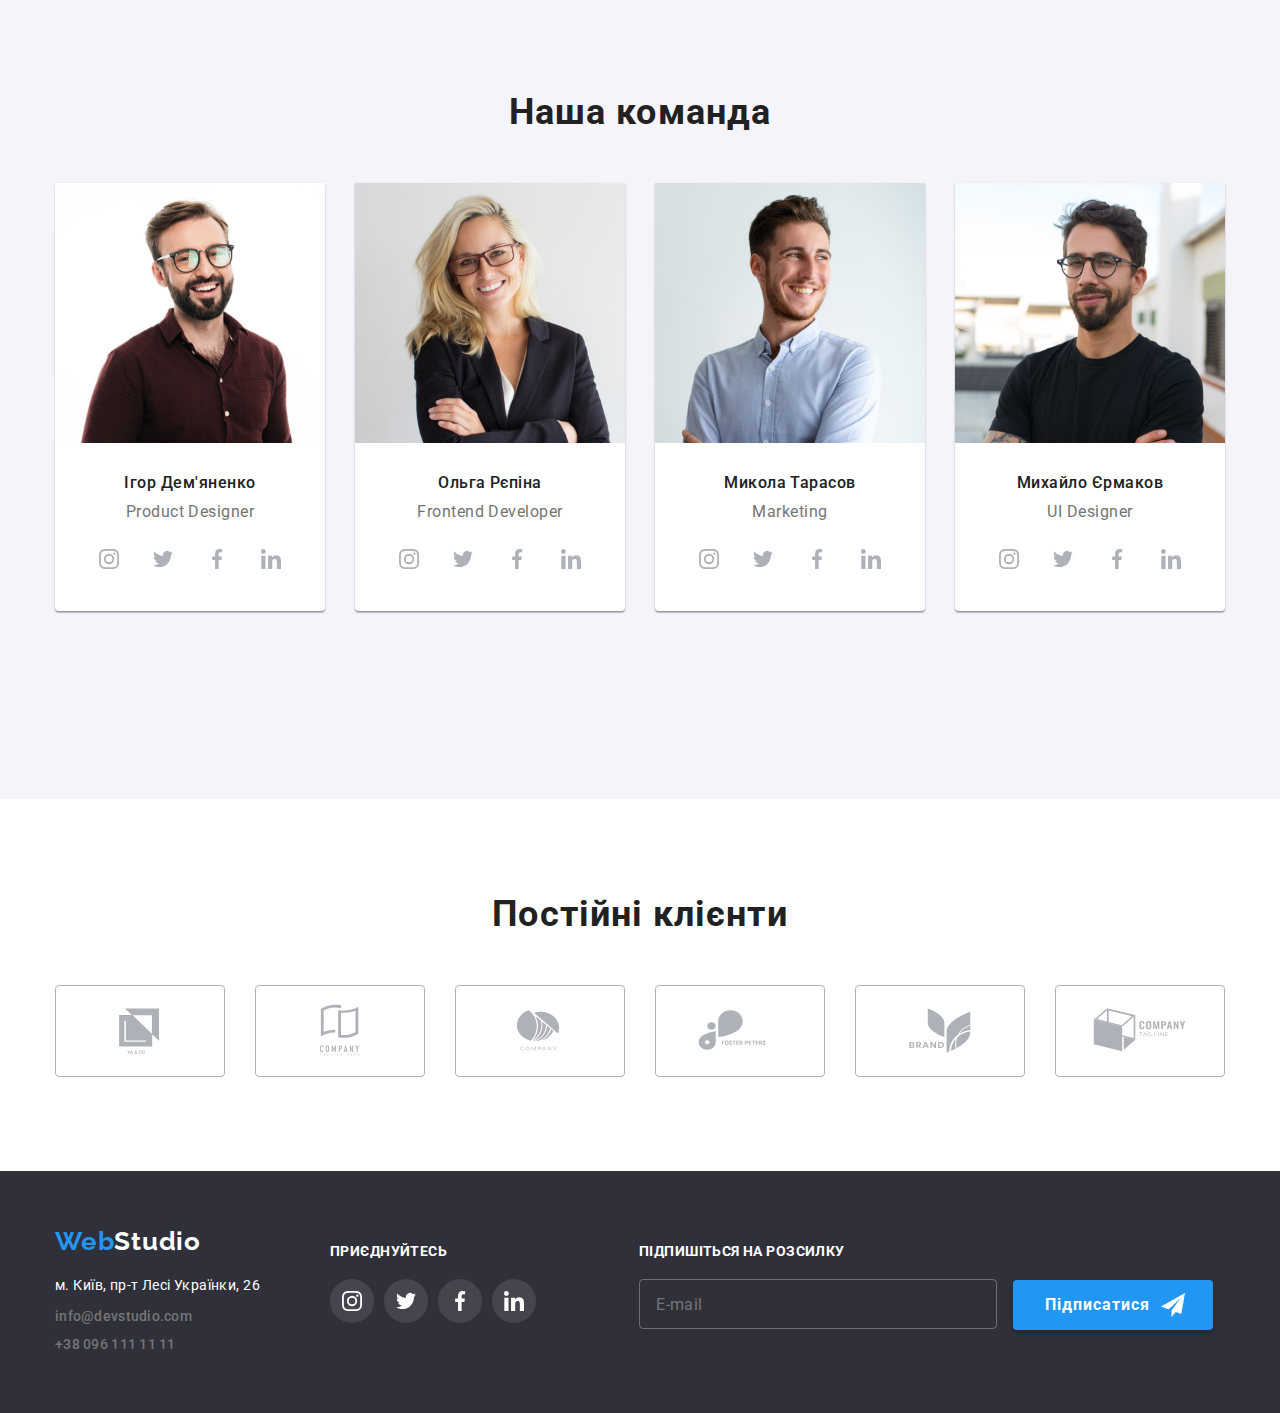
==== commit 8d782fdf: "створює форму замовлення" ====
--- a/index.html
+++ b/index.html
@@ -403,7 +403,7 @@
           </address>
         </div>
         <div class="footer-social-container">
-          <h3 class="footer-social-title">приєднуйтесь</h3>
+          <h3 class="footer-social-title">Приєднуйтесь</h3>
           <ul class="footer-social-list list">
             <li class="footer-social-item">
               <a href="" class="footer-social-link">
@@ -434,6 +434,21 @@
               </a>
             </li>
           </ul>
+        </div>
+        <div class="follow-footer">
+          <form class="footer-form">
+            <h3 class="footer-social-title">Підпишіться на розсилку</h3>
+            <input
+              class="mail-footer"
+              type="email"
+              name="mail"
+              id="mail"
+              placeholder="E-mail"
+            />
+            <button class="footer-btn" type="submit">
+              <span class="footer-btn-text">Підписатися</span>
+            </button>
+          </form>
         </div>
       </div>
     </footer>
@@ -445,6 +460,62 @@
             <use href="./images/symbol-defs.svg#icon-close"></use>
           </svg>
         </button>
+        <div class="modal-form">
+          <h2>Залиште свої дані, ми вам передзвонимо</h2>
+          <form class="form">
+            <div class="form-field">
+              <label class="form-label">
+                Ім'я
+                <div class="pos-input">
+                  <input type="text" class="form-input" />
+                  <svg class="icon-modal">
+                    <use href="./images/symbol-defs.svg#modal-name"></use>
+                  </svg>
+                </div>
+              </label>
+            </div>
+            <div class="form-field">
+              <label class="form-label"
+                >Телефон
+                <div class="pos-input">
+                  <input type="tel" class="form-input" />
+                  <svg class="icon-modal">
+                    <use href="./images/symbol-defs.svg#modal-phone"></use>
+                  </svg>
+                </div>
+              </label>
+            </div>
+            <div class="form-field">
+              <label for="email" class="form-label"
+                >Пошта
+                <div class="pos-input">
+                  <input type="email" id="email" />
+                  <svg class="icon-modal">
+                    <use href="./images/symbol-defs.svg#modal-mail"></use>
+                  </svg>
+                </div>
+              </label>
+            </div>
+            <div class="form-field">
+              <label class="form-label"
+                >Коментар
+                <textarea
+                  class="comment"
+                  placeholder="Введіть текст"
+                ></textarea>
+              </label>
+            </div>
+            <div class="">
+              <label class="form-label">
+                <input type="checkbox" class="rulese" />
+                <span class="icon-check"></span>
+                Погоджуюся з розсилкою та приймаю
+                <a href="#" class="rulese-link">Умови договору</a>
+              </label>
+            </div>
+            <button class="form-btn">Відправити</button>
+          </form>
+        </div>
       </div>
     </div>
     <script src="./js/modal.js"></script>
--- a/css/style.css
+++ b/css/style.css
@@ -65,9 +65,6 @@
   padding-right: 15px;
   margin-left: auto;
   margin-right: auto;
-
-  /* background-color: tomato; */
-  /* outline: 2px solid tomato; */
 }
 
 /* ---------------------------Шапка --------------------*/
@@ -217,7 +214,8 @@
   color: #ffffff;
 }
 
-.hero-btn {
+.hero-btn,
+.footer-btn {
   padding: 10px 32px;
   font-family: inherit;
   font-weight: 700;
@@ -561,6 +559,49 @@
   fill: #ffffff;
   padding: 12px;
 }
+.mail-footer {
+  margin-right: 12px;
+  padding-left: 16px;
+
+  width: 358px;
+  height: 50px;
+
+  font-weight: 400;
+  font-size: 16px;
+  line-height: calc(20 / 16);
+  align-items: center;
+  letter-spacing: 0.03em;
+
+  border: 1px solid rgba(255, 255, 255, 0.3);
+  border-radius: 4px;
+  background-color: inherit;
+}
+
+.footer-btn {
+  position: relative;
+  width: 200px;
+}
+
+.footer-btn::after {
+  position: absolute;
+  right: 28px;
+  bottom: 13px;
+  content: '';
+  display: block;
+  width: 24px;
+  height: 24px;
+  background-repeat: no-repeat;
+  background-image: url(../images/send.png);
+}
+
+.follow-footer {
+  margin-left: 93px;
+}
+
+.footer-btn-text {
+  display: flex;
+  align-items: center;
+}
 
 /* ---------------------------Модалка --------------------*/
 
@@ -619,6 +660,108 @@
   fill: var(--accent-color);
 }
 
+.modal-form h2 {
+  text-align: center;
+  font-weight: 700;
+  font-size: 20px;
+  line-height: calc(23 / 20);
+  text-align: center;
+  letter-spacing: 0.03em;
+  margin-bottom: 12px;
+}
+
+.form {
+  padding-right: 40px;
+  padding-left: 40px;
+  margin-right: auto;
+  margin-left: auto;
+}
+
+.form-field {
+  display: block;
+  margin-bottom: 10px;
+}
+
+.form-label {
+  margin-bottom: 4px;
+  font-weight: 400;
+  font-size: 12px;
+  line-height: calc(14 / 12);
+  color: var(--text-color);
+}
+
+.pos-input {
+  position: relative;
+  margin-top: 4px;
+}
+.form-field input,
+.form-label textarea {
+  width: 100%;
+  margin: 0;
+  padding: 11px;
+  border: 1px solid rgba(33, 33, 33, 0.2);
+  border-radius: 4px;
+  padding-left: 42px;
+}
+
+.form-input:focus {
+  border-color: var(--accent-color);
+}
+
+.icon-modal {
+  position: absolute;
+  width: 18px;
+  height: 18px;
+  top: 50%;
+  transform: translateY(-50%);
+  left: 12px;
+}
+
+.form-label textarea {
+  margin-top: 4px;
+  padding: 12px 16px;
+  width: 448px;
+  height: 120px;
+}
+
+.comment::placeholder {
+  color: rgba(117, 117, 117, 0.5);
+}
+
+.rulese {
+  font-size: 14px;
+  line-height: calc(24 / 14);
+  letter-spacing: 0.03em;
+
+  appearance: none;
+}
+
+.checkbox:checked {
+}
+
+.icon-check {
+  display: inline-block;
+  width: 16px;
+  height: 15px;
+  background-image: url(../images/icon-check1.svg);
+}
+
+.rulese-link {
+  color: #2196f3;
+}
+
+.form-btn {
+  width: 200px;
+  height: 50px;
+  padding: 10px 52px;
+  margin-left: 124px;
+  background-color: var(--accent-color);
+  color: #fff;
+  text-align: center;
+  border: none;
+  border-radius: 4px;
+}
+
 /* ---------------------------Друга сторінка --------------------*/
 
 /* ---------------------------Портфоліо --------------------*/
